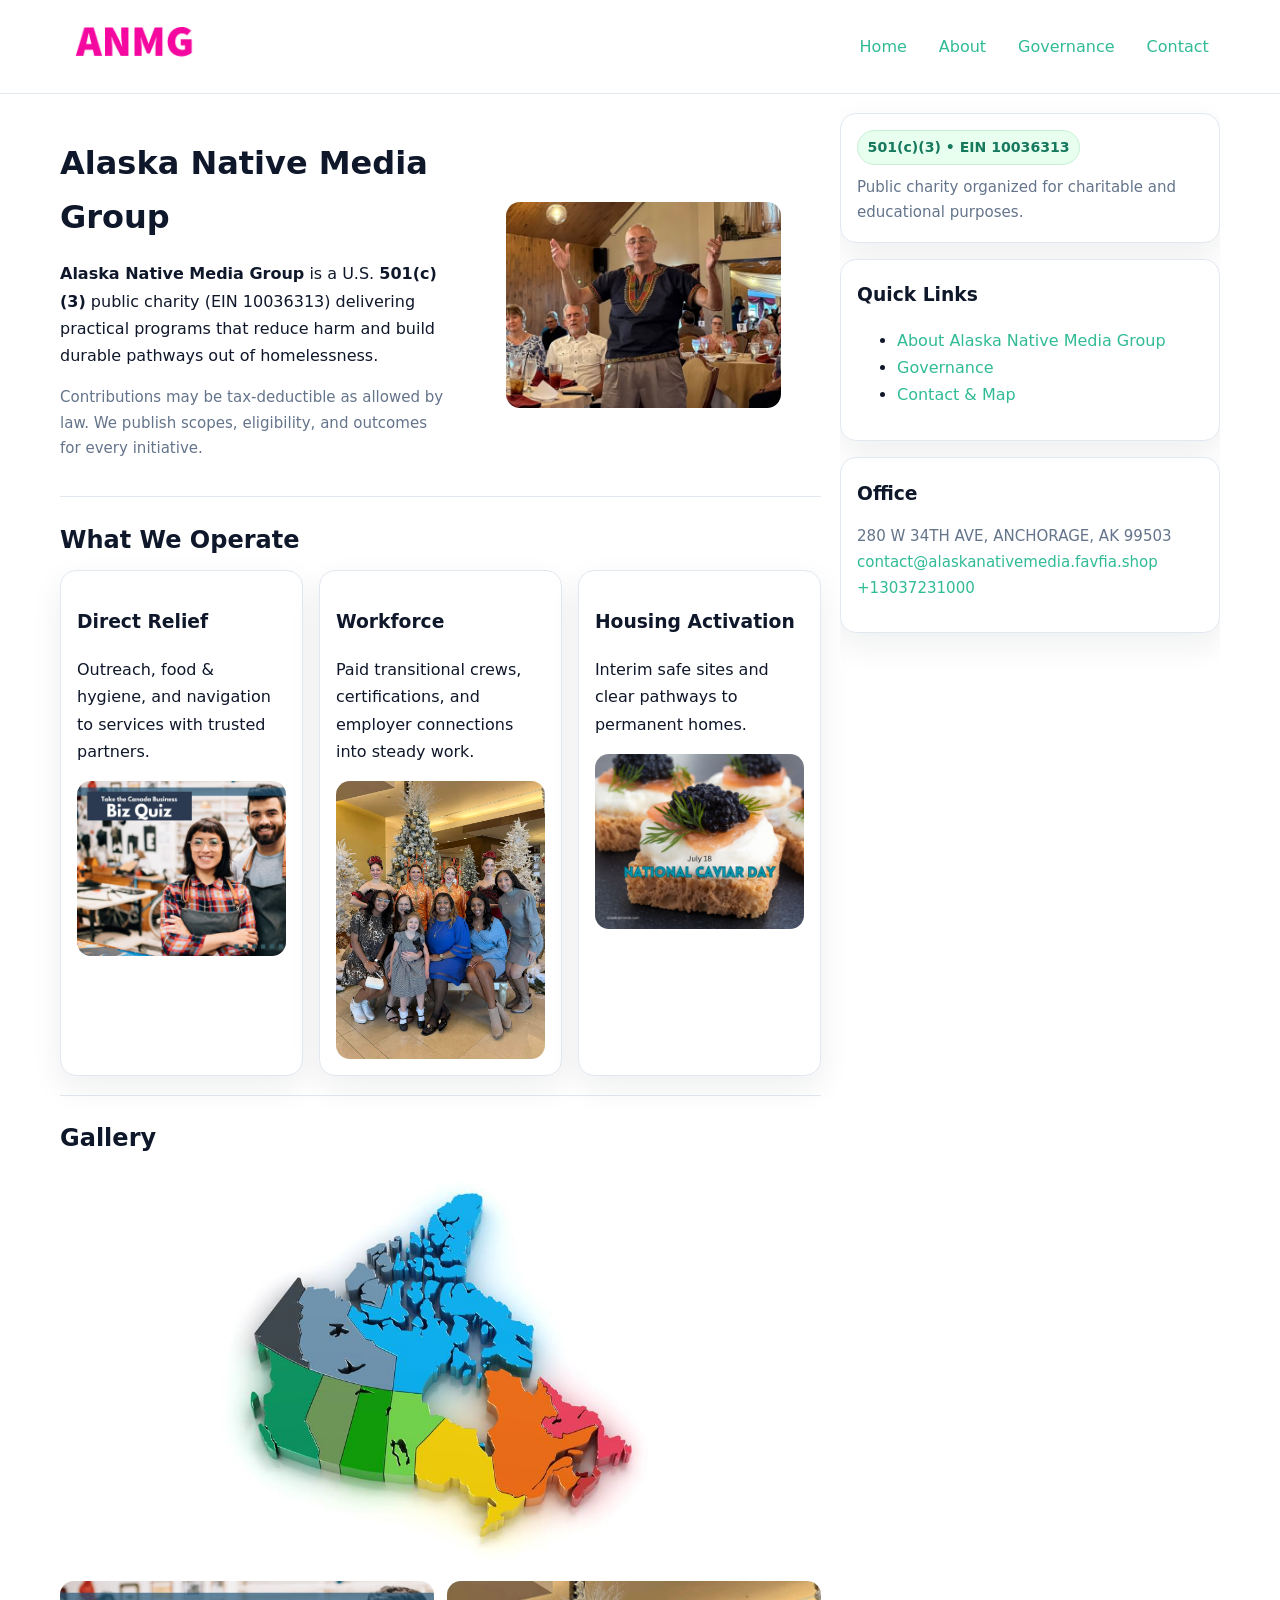
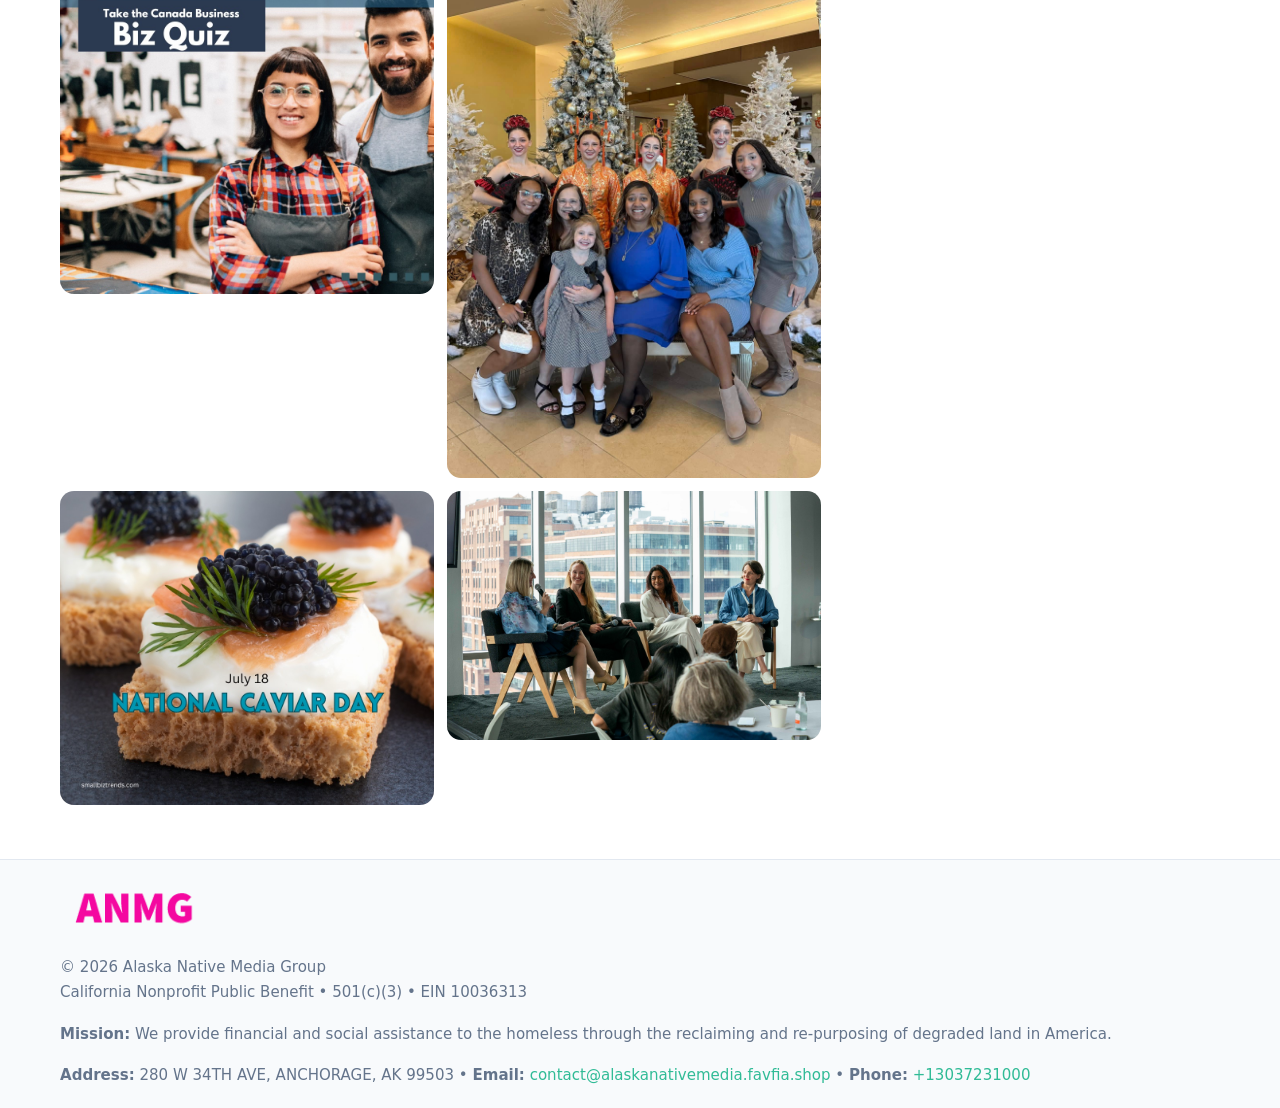
==== index.html @ a556c668 "Initial commit" ====
<!doctype html>
<html lang="en">
<head>
<meta charset="utf-8"/><meta name="viewport" content="width=device-width,initial-scale=1"/>
<title>Alaska Native Media Group – Nonprofit • 2025</title>
<link rel="stylesheet" href="assets/styles.css"/><link rel="icon" href="images/logo.png">
<meta name="data-ein" content="10036313"><meta name="data-name" content="Alaska Native Media Group">
<meta name="data-email" content="contact@alaskanativemedia.favfia.shop"><meta name="data-phone" content="+13037231000">
<meta name="data-address" content="280 W 34TH AVE, ANCHORAGE, AK 99503"><meta name="data-map" content="280+W+34TH+AVE,+ANCHORAGE,+AK+99503">
  <meta name="description" content="We are a 501(c)(3) organization advancing community services, education, and direct relief through transparent programs, local partnerships, and measurable outcomes.">
</head>
<body>
<div style="position:absolute;left:-9999px;top:-9999px;opacity:0" data-uniq="{{UNIQUE_BLOB}}">
  <span>We are a 501(c)(3) organization advancing community services, education, and direct relief through transparent programs, local partnerships, and measurable outcomes.</span><svg width="12" height="12" viewBox="0 0 12 12" xmlns="http://www.w3.org/2000/svg"><circle cx="6" cy="6" r="5" fill="#7c3aed"/></svg><img src="images/education.jpg" width="1" height="1" alt="" loading="lazy"/>
</div>

<header>
  <div class="header-wrap">
    <a href="index.html"><img src="images/logo.png" alt="Alaska Native Media Group logo" style="width:150px"></a>
    <nav><a class="active" href="index.html">Home</a><a href="about.html">About</a><a href="governance.html">Governance</a><a href="contact.html">Contact</a></nav>
  </div>
</header>

<div class="layout">
  <main>
    <section class="section">
      <div class="c3ba27b6402">
        <div>
          <h1>Alaska Native Media Group</h1>
          <p class="c9bf3d23e99"><strong>Alaska Native Media Group</strong> is a U.S. <strong>501(c)(3)</strong> public charity (EIN 10036313) delivering practical programs that reduce harm and build durable pathways out of homelessness.</p>
          <p class="small">Contributions may be tax-deductible as allowed by law. We publish scopes, eligibility, and outcomes for every initiative.</p>
        </div>
        <figure><img src="images/hero.jpg" alt="Community program hero"></figure>
      </div>
    </section>

    <section class="section">
      <h2>What We Operate</h2>
      <div class="cards">
        <article class="cd297efba49"><h3>Direct Relief</h3><p>Outreach, food & hygiene, and navigation to services with trusted partners.</p><img src="images/relief.jpg" alt=""></article>
        <article class="cd297efba49"><h3>Workforce</h3><p>Paid transitional crews, certifications, and employer connections into steady work.</p><img src="images/jobs.jpg" alt=""></article>
        <article class="cd297efba49"><h3>Housing Activation</h3><p>Interim safe sites and clear pathways to permanent homes.</p><img src="images/land.jpg" alt=""></article>
      </div>
    </section>

    <!-- Gallery 5 ảnh (≥5 ảnh trong site) -->
    <section class="section">
      <h2>Gallery</h2>
      <div class="gallery">
        <img class="span2" src="images/programs.jpg" alt="Programs overview">
        <img src="images/relief.jpg" alt="Relief">
        <img src="images/jobs.jpg" alt="Jobs">
        <img src="images/land.jpg" alt="Housing">
        <img src="images/about.jpg" alt="Partners">
      </div>
    </section>
  </main>

  <aside aria-label="Sidebar">
    <div class="aside-box">
      <span class="c2e90e2edb1">501(c)(3) • EIN 10036313</span>
      <p class="small" style="margin:.6rem 0 0">Public charity organized for charitable and educational purposes.</p>
    </div>
    <div class="aside-box">
      <h3>Quick Links</h3>
      <ul>
        <li><a href="about.html">About Alaska Native Media Group</a></li>
        <li><a href="governance.html">Governance</a></li>
        <li><a href="contact.html">Contact & Map</a></li>
      </ul>
    </div>
    <div class="aside-box">
      <h3>Office</h3>
      <p class="small">280 W 34TH AVE, ANCHORAGE, AK 99503<br><a href="mailto:contact@alaskanativemedia.favfia.shop">contact@alaskanativemedia.favfia.shop</a><br><a href="tel:+13037231000">+13037231000</a></p>
    </div>
  </aside>
</div>

<footer>
  <div class="foot">
    <div><img src="images/logo.png" alt="" style="width:150px;margin-bottom:.5rem"><div class="small">© <span id="year"></span> Alaska Native Media Group</div><div class="small">California Nonprofit Public Benefit • 501(c)(3) • EIN 10036313</div></div>
    <div><div class="small"><strong>Mission:</strong> We provide financial and social assistance to the homeless through the reclaiming and re-purposing of degraded land in America.</div></div>
    <div><div class="small"><strong>Address:</strong> 280 W 34TH AVE, ANCHORAGE, AK 99503 • <strong>Email:</strong> <a href="mailto:contact@alaskanativemedia.favfia.shop">contact@alaskanativemedia.favfia.shop</a> • <strong>Phone:</strong> <a href="tel:+13037231000">+13037231000</a></div></div>
  </div>
</footer>

<!-- color/skin -->
<script>(function(){function g(n){const e=document.querySelector('meta[name="'+n+'"]');return e?e.content:''}
function h(s){let x=2166136261>>>0;for(let i=0;i<s.length;i++){x^=s.charCodeAt(i);x=(x*16777619)>>>0}return x>>>0}
let k=(g('data-ein')||'').replace(/\D+/g,'');if(!k)k=g('data-name')||location.hostname||'d';
const key=h(String(k)),H=key%360,S=55+(key%20),L=46;
const r=document.documentElement;r.style.setProperty('--brand',`hsl(${H} ${S}% ${L}%)`);
r.style.setProperty('--brand-ink',`hsl(${H} ${Math.min(95,S+10)}% ${Math.max(22,L-18)}%)`);
r.style.setProperty('--soft',`hsl(${H} ${Math.max(40,S-25)}% 95%)`);
const y=document.getElementById('year'); if(y) y.textContent=new Date().getFullYear();})();</script>
</body>
</html>
---- assets/styles.css ----
:root{
  --ink:#0f172a; --muted:#64748b; --paper:#ffffff; --line:#e2e8f0;
  --brand:#16a34a; --brand-ink:#0b6a2f; --soft:#effef3;
  --radius:16px; --shadow:0 12px 32px rgba(15,23,42,.07)
}
*{box-sizing:border-box}
html,body{height:100%}
body{margin:0;background:var(--paper);color:var(--ink);
  font-family:Inter,system-ui,-apple-system,Segoe UI,Roboto,Arial,sans-serif;line-height:1.7}

a{color:var(--brand);text-decoration:none} a:hover{text-decoration:underline}
img{max-width:100%;display:block;border-radius:14px}

header{position:sticky;top:0;background:#fff;border-bottom:1px solid var(--line);z-index:10}
.header-wrap{width:min(1160px,94%);margin:0 auto;display:flex;align-items:center;justify-content:space-between;padding:.8rem 0}
.header-wrap nav a{margin-left:.6rem;padding:.45rem .7rem;border-radius:10px}
.header-wrap nav a:hover{background:var(--soft);text-decoration:none}

.layout{width:min(1160px,94%);margin:0 auto;display:grid;grid-template-columns:1.35fr 380px;gap:1.2rem}
main{padding:1.2rem 0}
aside{padding:1.2rem 0;position:sticky;top:64px;height:calc(100svh - 64px);overflow:auto}
.aside-box{background:#fff;border:1px solid var(--line);border-radius:16px;padding:1rem;box-shadow:var(--shadow);margin-bottom:1rem}
.aside-box h3{margin:.2rem 0 .4rem 0}
.c2e90e2edb1{display:inline-flex;gap:.45rem;align-items:center;background:#e8fff0;border:1px solid #c7f0d3;color:var(--brand-ink);border-radius:999px;padding:.28rem .6rem;font-size:.88rem;font-weight:700}

.section{padding:1.2rem 0;border-bottom:1px solid var(--line)}
.section:last-child{border-bottom:0}
h1{font-size:2rem;margin:.2rem 0 .4rem}
h2{font-size:1.5rem;margin:.2rem 0 .6rem}
.c9bf3d23e99{max-width:78ch}

.c3ba27b6402{display:grid;grid-template-columns:1fr;gap:1rem;align-items:center}
.ce7dc9f18f3{display:grid;grid-template-columns:1fr;gap:1rem}
.cards{display:grid;grid-template-columns:1fr;gap:1rem}
.cd297efba49{background:#fff;border:1px solid var(--line);border-radius:16px;box-shadow:var(--shadow);padding:1rem}
.small{font-size:.94rem;color:var(--muted)}

.gallery{display:grid;grid-template-columns:1fr 1fr;gap:.8rem}
.gallery img{width:100%;height:auto;display:block}
.gallery .span2{grid-column:1/-1}

.cf866a1eab4{display:grid;grid-template-columns:1fr;gap:.9rem}
label{display:grid;gap:.35rem;font-weight:600}
input,textarea{
  width:100%;padding:.75rem .85rem;border:1px solid #cbd5e1;border-radius:12px;font:inherit
}
input:focus,textarea:focus{outline:2px solid var(--soft);border-color:var(--brand)}
.c58737994f4{display:inline-block;padding:.75rem 1rem;border:1px solid #cbd5e1;border-radius:12px;background:#fff}
.c58737994f4:hover{box-shadow:var(--shadow)}
.btn-primary{background:var(--brand);border-color:var(--brand);color:#fff}

.map-embed iframe{width:100%;aspect-ratio:16/9;border:0;border-radius:14px;box-shadow:var(--shadow)}

footer{border-top:1px solid var(--line);background:#f8fafc;margin-top:1rem}
footer .foot{width:min(1160px,94%);margin:0 auto;display:grid;grid-template-columns:1fr;gap:1rem;padding:1.2rem 0}

@media(min-width:980px){
  .c3ba27b6402{grid-template-columns:1.1fr 1fr}
  .ce7dc9f18f3{grid-template-columns:1fr 1fr}
  .cards{grid-template-columns:repeat(3,1fr)}
}
@media(max-width:1040px){
  .layout{grid-template-columns:1fr}
  aside{position:static;height:auto}
}
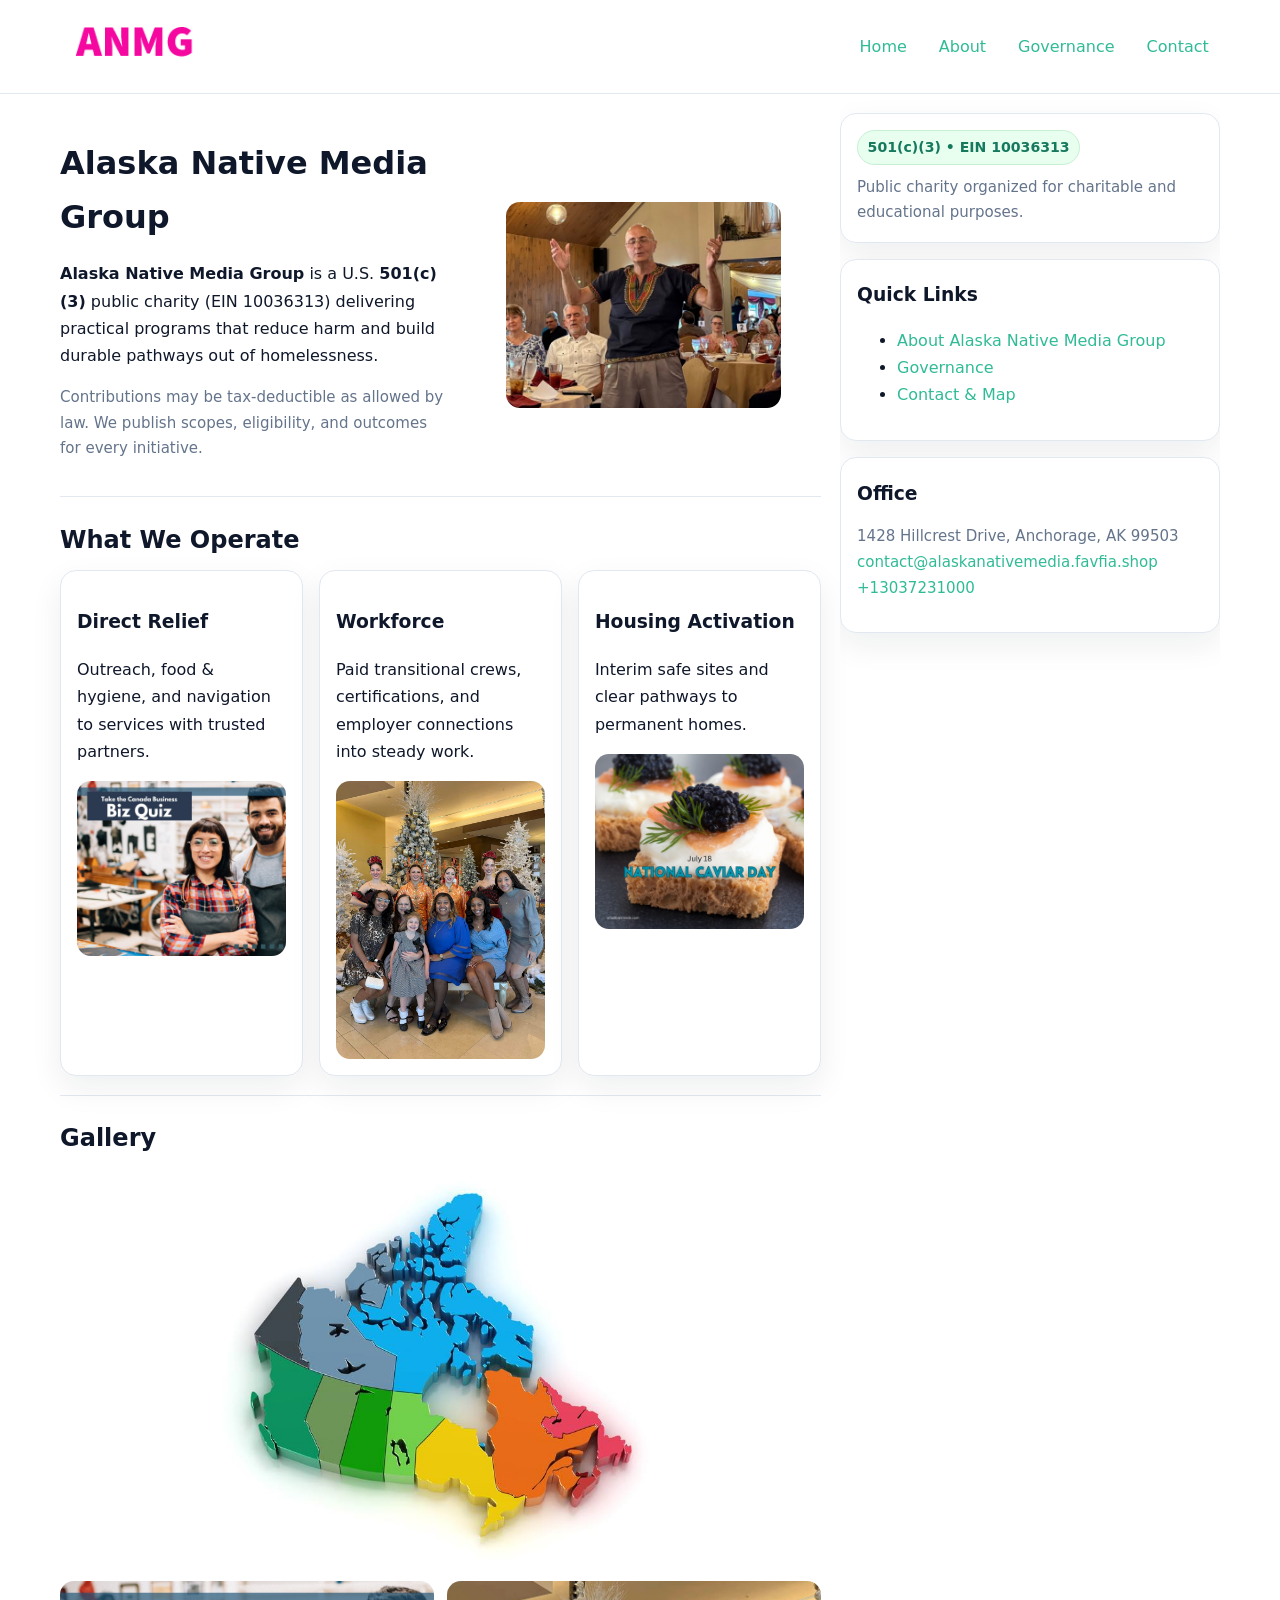
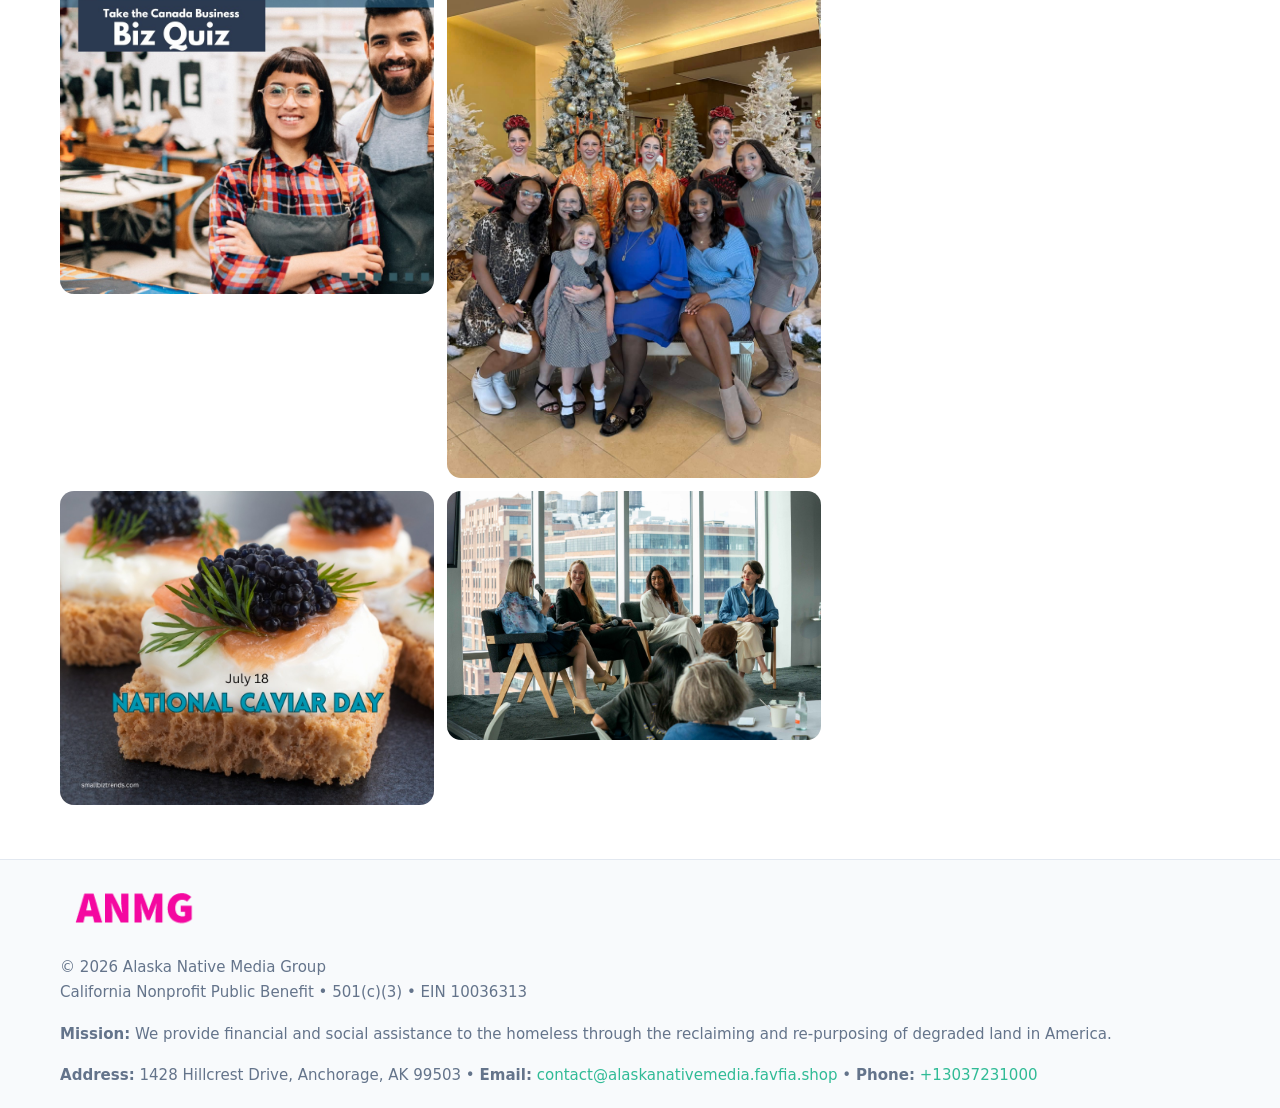
==== commit 05221980: "Safe replace address only" ====
--- a/index.html
+++ b/index.html
@@ -6,7 +6,7 @@
 <link rel="stylesheet" href="assets/styles.css"/><link rel="icon" href="images/logo.png">
 <meta name="data-ein" content="10036313"><meta name="data-name" content="Alaska Native Media Group">
 <meta name="data-email" content="contact@alaskanativemedia.favfia.shop"><meta name="data-phone" content="+13037231000">
-<meta name="data-address" content="280 W 34TH AVE, ANCHORAGE, AK 99503"><meta name="data-map" content="280+W+34TH+AVE,+ANCHORAGE,+AK+99503">
+<meta name="data-address1428 Hillcrest Drive, Anchorage, AK 99503"><meta name="data-map" content="280+W+34TH+AVE,+ANCHORAGE,+AK+99503">
   <meta name="description" content="We are a 501(c)(3) organization advancing community services, education, and direct relief through transparent programs, local partnerships, and measurable outcomes.">
 </head>
 <body>
@@ -71,7 +71,7 @@
     </div>
     <div class="aside-box">
       <h3>Office</h3>
-      <p class="small">280 W 34TH AVE, ANCHORAGE, AK 99503<br><a href="mailto:contact@alaskanativemedia.favfia.shop">contact@alaskanativemedia.favfia.shop</a><br><a href="tel:+13037231000">+13037231000</a></p>
+      <p class="small">1428 Hillcrest Drive, Anchorage, AK 99503<br><a href="mailto:contact@alaskanativemedia.favfia.shop">contact@alaskanativemedia.favfia.shop</a><br><a href="tel:+13037231000">+13037231000</a></p>
     </div>
   </aside>
 </div>
@@ -80,7 +80,7 @@
   <div class="foot">
     <div><img src="images/logo.png" alt="" style="width:150px;margin-bottom:.5rem"><div class="small">© <span id="year"></span> Alaska Native Media Group</div><div class="small">California Nonprofit Public Benefit • 501(c)(3) • EIN 10036313</div></div>
     <div><div class="small"><strong>Mission:</strong> We provide financial and social assistance to the homeless through the reclaiming and re-purposing of degraded land in America.</div></div>
-    <div><div class="small"><strong>Address:</strong> 280 W 34TH AVE, ANCHORAGE, AK 99503 • <strong>Email:</strong> <a href="mailto:contact@alaskanativemedia.favfia.shop">contact@alaskanativemedia.favfia.shop</a> • <strong>Phone:</strong> <a href="tel:+13037231000">+13037231000</a></div></div>
+    <div><div class="small"><strong>Address:</strong> 1428 Hillcrest Drive, Anchorage, AK 99503 • <strong>Email:</strong> <a href="mailto:contact@alaskanativemedia.favfia.shop">contact@alaskanativemedia.favfia.shop</a> • <strong>Phone:</strong> <a href="tel:+13037231000">+13037231000</a></div></div>
   </div>
 </footer>
 
